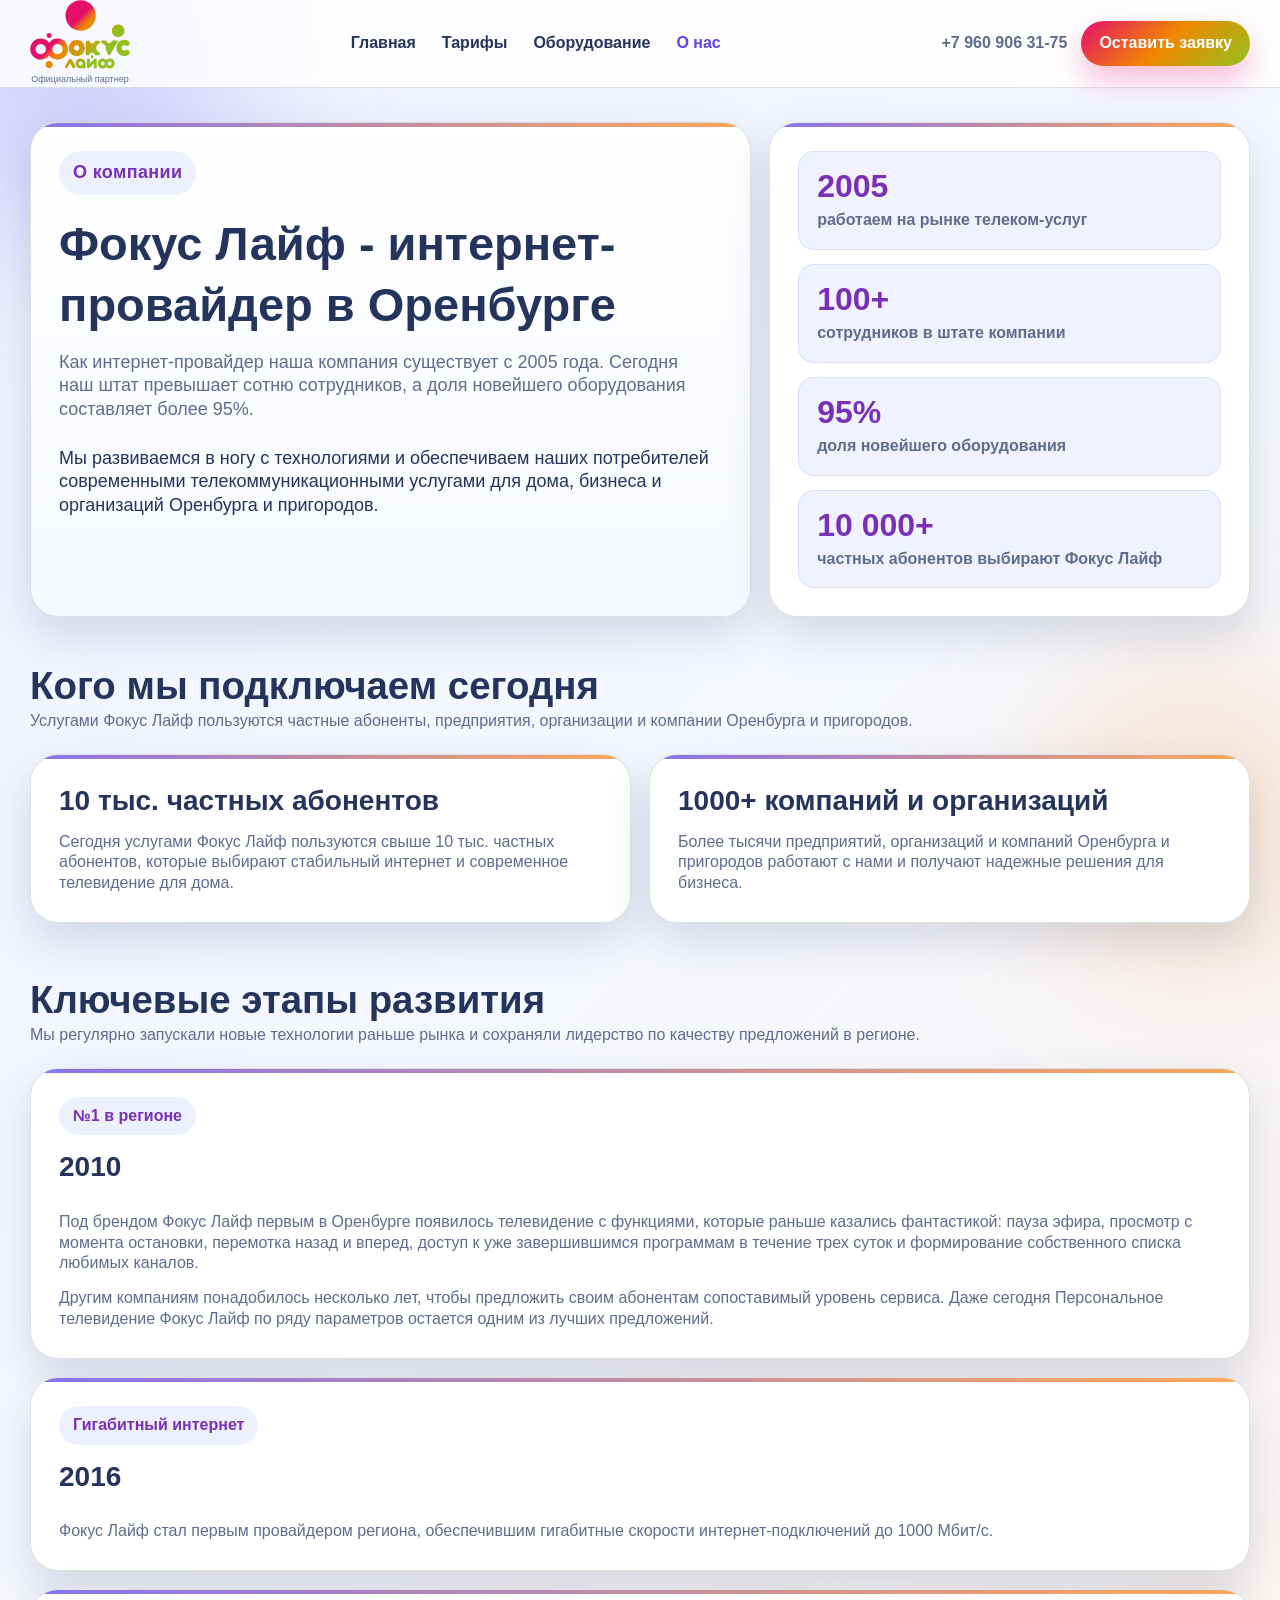
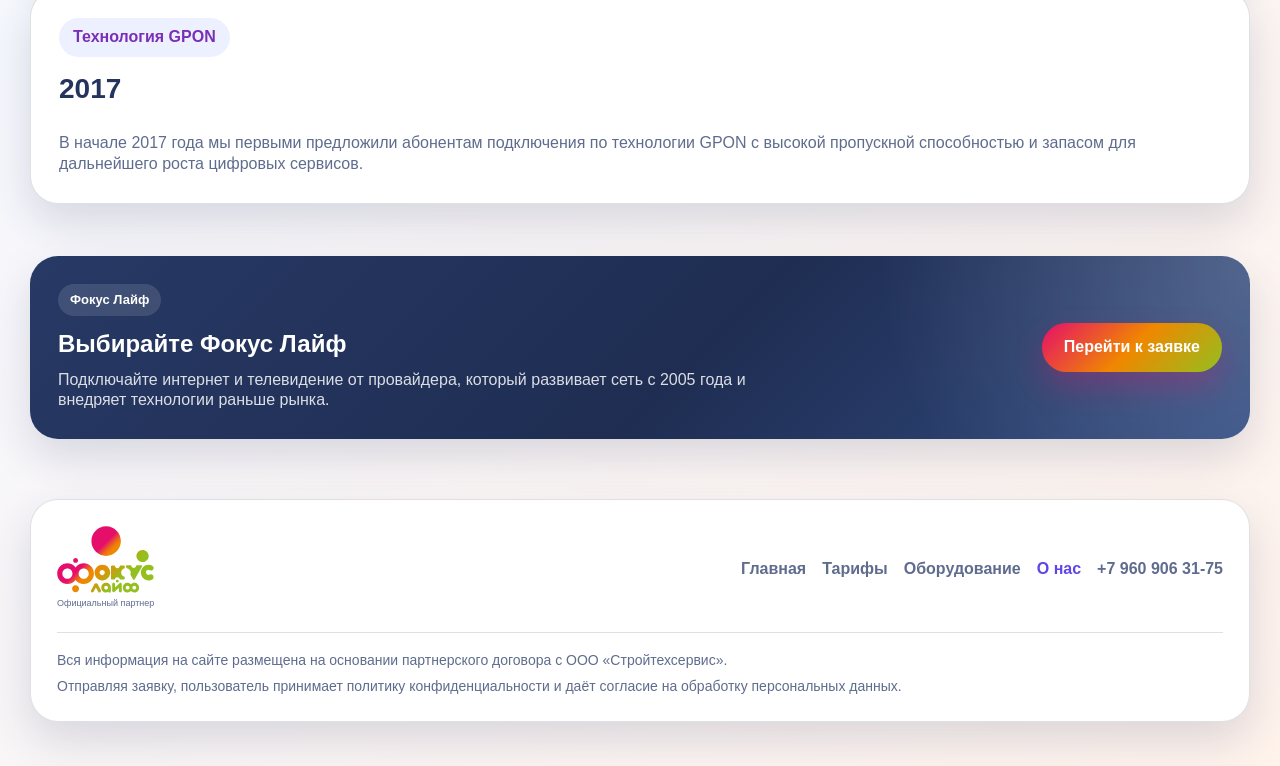
==== about.html @ c7ecab71 "12.03" ====
<!doctype html>
<html lang="ru">
  <head>
    <meta charset="UTF-8" />
    <meta name="viewport" content="width=device-width, initial-scale=1.0" />
    <title>О компании Фокус Лайф | Интернет-провайдер в Оренбурге</title>
    <meta
      name="description"
      content="Фокус Лайф - интернет-провайдер в Оренбурге. Узнайте о компании, развитии сети, подключении интернета и ТВ для дома, бизнеса и частного сектора."
    />
    <link rel="stylesheet" href="style.css" />
    <link rel="icon" href="img/favicon.ico" type="image/x-icon" />
  </head>
  <body>
    <header class="topbar">
      <div class="container">
        <div class="topbar-inner">
          <a class="brand-wrap" href="index.html">
            <img class="logo" src="img/focus-logo.svg" alt="Логотип Фокус Лайф Оренбург" />
            <div class="brand">
              <small>Официальный партнер</small>
            </div>
          </a>

          <nav class="nav" aria-label="Основная навигация">
            <a href="index.html">Главная</a>
            <a href="index.html#tariffs">Тарифы</a>
            <a href="index.html#equipment">Оборудование</a>
            <a href="about.html" aria-current="page">О нас</a>
          </nav>

          <div class="topbar-actions">
            <a class="callout" href="tel:+79609063175">+7 960 906 31-75</a>
            <a class="ghost-button" href="index.html#form-card">Оставить заявку</a>
            <button
              class="menu-toggle"
              id="menuToggle"
              aria-label="Открыть меню"
            >
              <span></span>
            </button>
          </div>
        </div>

        <div class="mobile-panel" id="mobilePanel">
          <div class="mobile-nav">
            <a href="index.html">Главная</a>
            <a href="index.html#tariffs">Тарифы</a>
            <a href="index.html#equipment">Оборудование</a>
            <a href="about.html" aria-current="page">О нас</a>
            <a class="callout" href="tel:+79609063175">+7 960 906 31-75</a>
            <a class="ghost-button" href="index.html#form-card">Оставить заявку</a>
          </div>
        </div>
      </div>
    </header>

    <main>
      <section class="about-hero">
        <div class="container">
          <div class="about-shell">
            <div class="about-intro section-card">
              <div class="eyebrow">О компании</div>
              <h1>Фокус Лайф - интернет-провайдер в Оренбурге</h1>
              <p class="hero-subtitle">
                Как интернет-провайдер наша компания существует с 2005 года.
                Сегодня наш штат превышает сотню сотрудников, а доля новейшего
                оборудования составляет более 95%.
              </p>
              <p class="about-lead">
                Мы развиваемся в ногу с технологиями и обеспечиваем наших
                потребителей современными телекоммуникационными услугами для
                дома, бизнеса и организаций Оренбурга и пригородов.
              </p>
            </div>

            <aside class="about-stats section-card">
              <div class="about-stat">
                <strong>2005</strong>
                <span>работаем на рынке телеком-услуг</span>
              </div>
              <div class="about-stat">
                <strong>100+</strong>
                <span>сотрудников в штате компании</span>
              </div>
              <div class="about-stat">
                <strong>95%</strong>
                <span>доля новейшего оборудования</span>
              </div>
              <div class="about-stat">
                <strong>10 000+</strong>
                <span>частных абонентов выбирают Фокус Лайф</span>
              </div>
            </aside>
          </div>
        </div>
      </section>

      <section class="about-story">
        <div class="container">
          <div class="section-head">
            <div>
              <h2>Кого мы подключаем сегодня</h2>
              <p>
                Услугами Фокус Лайф пользуются частные абоненты, предприятия,
                организации и компании Оренбурга и пригородов.
              </p>
            </div>
          </div>

          <div class="about-grid">
            <article class="about-card section-card">
              <h3>10 тыс. частных абонентов</h3>
              <p>
                Сегодня услугами Фокус Лайф пользуются свыше 10 тыс. частных
                абонентов, которые выбирают стабильный интернет и современное
                телевидение для дома.
              </p>
            </article>

            <article class="about-card section-card">
              <h3>1000+ компаний и организаций</h3>
              <p>
                Более тысячи предприятий, организаций и компаний Оренбурга и
                пригородов работают с нами и получают надежные решения для
                бизнеса.
              </p>
            </article>
          </div>
        </div>
      </section>

      <section class="about-timeline">
        <div class="container">
          <div class="section-head">
            <div>
              <h2>Ключевые этапы развития</h2>
              <p>
                Мы регулярно запускали новые технологии раньше рынка и
                сохраняли лидерство по качеству предложений в регионе.
              </p>
            </div>
          </div>

          <div class="timeline">
            <article class="timeline-item section-card">
              <div class="timeline-year">№1 в регионе</div>
              <h3>2010</h3>
              <p>
                Под брендом Фокус Лайф первым в Оренбурге появилось телевидение
                с функциями, которые раньше казались фантастикой: пауза эфира,
                просмотр с момента остановки, перемотка назад и вперед, доступ
                к уже завершившимся программам в течение трех суток и
                формирование собственного списка любимых каналов.
              </p>
              <p>
                Другим компаниям понадобилось несколько лет, чтобы предложить
                своим абонентам сопоставимый уровень сервиса. Даже сегодня
                Персональное телевидение Фокус Лайф по ряду параметров остается
                одним из лучших предложений.
              </p>
            </article>

            <article class="timeline-item section-card">
              <div class="timeline-year">Гигабитный интернет</div>
              <h3>2016</h3>
              <p>
                Фокус Лайф стал первым провайдером региона, обеспечившим
                гигабитные скорости интернет-подключений до 1000 Мбит/с.
              </p>
            </article>

            <article class="timeline-item section-card">
              <div class="timeline-year">Технология GPON</div>
              <h3>2017</h3>
              <p>
                В начале 2017 года мы первыми предложили абонентам подключения
                по технологии GPON с высокой пропускной способностью и запасом
                для дальнейшего роста цифровых сервисов.
              </p>
            </article>
          </div>
        </div>
      </section>

      <section class="about-cta">
        <div class="container">
          <div class="about-cta-card">
            <div>
              <div class="promo-kicker">Фокус Лайф</div>
              <h2>Выбирайте Фокус Лайф</h2>
              <p>
                Подключайте интернет и телевидение от провайдера, который
                развивает сеть с 2005 года и внедряет технологии раньше рынка.
              </p>
            </div>
            <a class="button" href="index.html#form-card">Перейти к заявке</a>
          </div>
        </div>
      </section>
    </main>

    <footer class="footer">
      <div class="container">
        <div class="footer-card">
          <div class="footer-top">
            <div>
              <div class="brand-wrap">
                <img class="logo__footer" src="img/focus-logo.svg" alt="Логотип Фокус Лайф Оренбург" />
                <div class="brand">
                  <small>Официальный партнер</small>
                </div>
              </div>
            </div>

            <nav class="footer-nav">
              <a href="index.html">Главная</a>
              <a href="index.html#tariffs">Тарифы</a>
              <a href="index.html#equipment">Оборудование</a>
              <a href="about.html" aria-current="page">О нас</a>
              <a class="callout" href="tel:+79609063175">+7 960 906 31-75</a>
            </nav>
          </div>

          <div class="footer-meta">
            <div>
              Вся информация на сайте размещена на основании партнерского
              договора с ООО «Стройтехсервис».
            </div>
            <div>
              Отправляя заявку, пользователь принимает политику
              конфиденциальности и даёт согласие на обработку персональных
              данных.
            </div>
          </div>
        </div>
      </div>
    </footer>

    <script src="script.js"></script>
  </body>
</html>
---- style.css ----
:root {
      --bg: linear-gradient(135deg, #edf2ff 0%, #f5f8ff 40%, #fff3ec 100%);
      --surface: #ffffff;
      --surface-2: #f6f9ff;
      --text: #1d2744;
      --muted: #5f6c8d;
      --border: rgba(29, 39, 68, 0.14);
      --primary: #5e45e8;
      --primary-dark: #7a30b6;
      --accent: #ff8a1e;
      --danger: #ff5b4d;
      --button-gradient: linear-gradient(135deg, #E50F6B 0%, #F08700 50%, #93C01F 100%);
      --text-main: #25345d;
      --input-bg: #f4f7ff;
      --shadow: 0 18px 45px rgba(37, 52, 93, 0.16);
      --radius-xl: 28px;
      --radius-lg: 20px;
      --radius-md: 16px;
      --radius-sm: 12px;
      --container: 1220px;
    }

    * { box-sizing: border-box; }
    html { scroll-behavior: smooth; }
    body {
      margin: 0;
      font-family: Inter, Arial, sans-serif;
      color: var(--text);
      background: var(--bg);
      line-height: 1.3;
      min-height: 100vh;
      overflow-x: hidden;
      position: relative;
    }

    body::before,
    body::after {
      content: "";
      position: fixed;
      border-radius: 50%;
      filter: blur(80px);
      z-index: 0;
      pointer-events: none;
    }

    body::before {
      width: 320px;
      height: 320px;
      background: rgba(94, 69, 232, 0.2);
      top: -80px;
      left: -80px;
    }

    body::after {
      width: 280px;
      height: 280px;
      background: rgba(255, 138, 30, 0.2);
      bottom: -60px;
      right: -50px;
    }

    a { color: inherit; text-decoration: none; }
    button, input { font: inherit; }
    img { display: block; max-width: 100%; }

    .container {
      width: min(calc(100% - 32px), var(--container));
      margin: 0 auto;
      position: relative;
      z-index: 1;
    }

    .topbar {
      position: sticky;
      top: 0;
      z-index: 30;
      backdrop-filter: blur(16px);
      background: rgba(255, 255, 255, 0.82);
      border-bottom: 1px solid var(--border);
    }

    .topbar-inner {
      display: flex;
      align-items: center;
      justify-content: space-between;
      gap: 24px;
      min-height: 82px;
    }

    .brand-wrap {
      display: flex;
      flex-direction: column;
      align-items: center;
      gap: 5px;
      width: 100%;
      max-width: 100px;
    }


    .brand-badge {
      width: 46px;
      height: 46px;
      border-radius: 14px;
      background: linear-gradient(135deg, var(--primary), var(--accent));
      color: var(--text);
      display: grid;
      place-items: center;
      font-weight: 800;
      letter-spacing: 0.04em;
      box-shadow: 0 12px 26px rgba(0, 0, 0, 0.22);
      flex: 0 0 auto;
    }

    .brand small {
      display: block;
      color: var(--muted);
      font-size: 9px;
      margin-bottom: 2px;
    }

    .brand strong {
      display: block;
      font-size: 18px;
      line-height: 1.2;
    }

    .nav {
      display: flex;
      align-items: center;
      gap: 26px;
    }

    .nav a {
      color: var(--text-main);
      font-weight: 600;
      transition: .2s ease;
    }

    .nav a:hover { color: var(--primary); }

    .topbar-actions {
      display: flex;
      align-items: center;
      gap: 14px;
    }

    .city-pill,
    .ghost-button,
    .button,
    .chip {
      border-radius: 30px;
      display: inline-flex;
      align-items: center;
      justify-content: center;
      gap: 8px;
      border: 0;
      cursor: pointer;
      transition: .2s ease;
      white-space: nowrap;
      background: transparent;
    }

    .city-pill {
      background: #ffffff;
      border: 1px solid var(--border);
      padding: 10px 16px;
      color: var(--text-main);
      font-weight: 600;
    }

    .ghost-button {
      color: #ffffff;
      background: var(--button-gradient);
      border: 0;
      padding: 12px 18px;
      font-weight: 700;
      box-shadow: 0 14px 30px rgba(229, 15, 107, 0.28);
    }

    .button {
      background: var(--button-gradient);
      color: #ffffff;
      padding: 14px 22px;
      font-weight: 800;
      box-shadow: 0 14px 30px rgba(229, 15, 107, 0.28);
    }

    .ghost-button.js-open-modal {
      background: var(--button-gradient);
      color: #ffffff;
      border: 0;
      box-shadow: 0 14px 30px rgba(229, 15, 107, 0.28);
    }

    .button:hover { transform: translateY(-1px); }
    .ghost-button:hover,
    .chip:hover,
    .city-pill:hover { transform: translateY(-1px); }

    .menu-toggle {
      display: none;
      width: 48px;
      height: 48px;
      border-radius: 14px;
      border: 0;
      background: var(--button-gradient);
      padding: 0;
      cursor: pointer;
      box-shadow: 0 14px 30px rgba(229, 15, 107, 0.28);
    }

    .menu-toggle span,
    .menu-toggle::before,
    .menu-toggle::after {
      display: block;
      width: 20px;
      height: 2px;
      background: #ffffff;
      margin: 0 auto;
      transition: .2s ease;
      content: "";
    }

    .menu-toggle span { margin: 7px auto; }

    .hero {
      padding: 34px 0 24px;
    }

    .hero-grid {
      display: grid;
      grid-template-columns: 1.15fr .85fr;
      gap: 24px;
      align-items: stretch;
    }

    .hero-card,
    .form-card,
    .promo-card,
    .section-card,
    .equipment-card,
    .adv-card,
    .footer-card {
      background: var(--surface);
      border: 1px solid var(--border);
      box-shadow: var(--shadow);
      border-radius: var(--radius-xl);
    }

    .section-card {
      position: relative;
      overflow: hidden;
    }

    .section-card::before {
      content: "";
      position: absolute;
      left: 0;
      top: 0;
      width: 100%;
      height: 4px;
      background: linear-gradient(90deg, var(--primary), var(--accent));
      opacity: 0.75;
    }

    .hero-card {
      display: flex;
      flex-direction: column;
      justify-content: space-between;
      padding: 30px;
      overflow: hidden;
      position: relative;
      background:
        linear-gradient(180deg, var(--surface) 0%, var(--surface-2) 100%);
    }

    .hero-card::before {
      content: "";
      position: absolute;
      inset: 0;
      background:
        linear-gradient(115deg, rgba(94, 69, 232, 0.08), transparent 40%),
        repeating-linear-gradient(
          -45deg,
          rgba(94, 69, 232, 0.04) 0,
          rgba(94, 69, 232, 0.04) 2px,
          transparent 2px,
          transparent 14px
        );
      pointer-events: none;
    }

    .hero-card::after {
      content: "";
      position: absolute;
      right: -60px;
      bottom: -60px;
      width: 260px;
      height: 260px;
      border-radius: 50%;
      background: radial-gradient(circle, rgba(94, 69, 232, 0.14), transparent 65%);
      pointer-events: none;
    }

    .eyebrow {
      display: inline-flex;
      align-items: center;
      gap: 8px;
      padding: 10px 14px;
      border-radius: 999px;
      background: #edf1ff;
      color: var(--primary-dark);
      font-weight: 800;
      font-size: 18px;
      letter-spacing: .02em;
      margin-bottom: 18px;
    }

    h1, h2, h3, h4, p { margin: 0; }
    h1, h2, h3, h4 { color: var(--text-main); }
    h1 {
      font-size: clamp(34px, 5vw, 47px);
      line-height: 1.3;
      margin-bottom: 16px;
    }

    .promotions-page .hero-card h1 {
      margin-bottom: 0;
    }

    .promotions-banner-section {
      padding-top: 0;
    }

    .promotions-banner {
      display: grid;
      grid-template-columns: minmax(280px, 420px) 1fr;
      gap: 28px;
      align-items: center;
      padding: 28px;
      background:
        radial-gradient(circle at top right, rgba(94, 69, 232, 0.1), transparent 32%),
        linear-gradient(135deg, #ffffff 0%, #f7f3ff 46%, #fff7ee 100%);
    }

    .promotions-banner__media {
      display: flex;
      align-items: center;
      justify-content: center;
      min-height: 260px;
      border-radius: 24px;
      overflow: hidden;
      background: rgba(255, 255, 255, 0.72);
      border: 1px solid rgba(94, 69, 232, 0.12);
    }

    .promotions-banner__media img {
      width: 100%;
      height: 100%;
      object-fit: cover;
    }

    .promotions-banner__content {
      display: grid;
      gap: 14px;
    }

    .promotions-banner__eyebrow {
      font-size: 20px;
      font-weight: 800;
      letter-spacing: 0.08em;
      color: var(--primary-dark);
    }

    .promotions-banner__title {
      font-size: clamp(30px, 4vw, 52px);
      line-height: 1.05;
    }

    .promotions-banner__text {
      font-size: clamp(24px, 3vw, 36px);
      line-height: 1.2;
      font-weight: 800;
      color: var(--text-main);
    }

    .promotions-banner__amount {
      display: inline-block;
      padding: 6px 14px;
      margin: 0 6px;
      border-radius: 999px;
      background: var(--button-gradient);
      color: #ffffff;
      box-shadow: 0 12px 24px rgba(229, 15, 107, 0.22);
    }

    .hero-subtitle {
      max-width: 640px;
      font-size: 18px;
      color: var(--muted);
      margin-bottom: 26px;
    }

    .hero-points {
      display: flex;
      flex-wrap: wrap;
      gap: 12px;
    }

    .chip {
      background: #ffffff;
      border: 1px solid rgba(94, 69, 232, 0.2);
      padding: 10px 14px;
      color: var(--primary-dark);
      font-weight: 700;
    }

    .hero-media {
      margin-top: 24px;
      display: flex;
      align-items: end;
      justify-content: flex-end;
      gap: 14px;
      min-height: 170px;
      position: relative;
      z-index: 1;
    }

    .hero-media-card {
      border-radius: 22px;
      background: linear-gradient(155deg, #ffffff 0%, #f2f6ff 100%);
      border: 1px solid var(--border);
      box-shadow: 0 18px 34px rgba(37, 52, 93, 0.2);
      overflow: hidden;
      transform-style: preserve-3d;
    }

    .hero-media-card-main {
      width: min(280px, 56%);
      transform: perspective(850px) rotateY(-8deg) rotateX(4deg);
    }

    .hero-media-card-secondary {
      width: min(165px, 34%);
      transform: perspective(850px) rotateY(10deg) rotateX(2deg) translateY(18px);
    }

    .hero-media-card img {
      width: 100%;
      height: 100%;
      object-fit: cover;
      aspect-ratio: 4 / 3;
    }

    .hero-actions {
      display: flex;
      gap: 14px;
      flex-wrap: wrap;
    }

    .stats {
      display: grid;
      grid-template-columns: repeat(3, minmax(0, 1fr));
      gap: 14px;
      margin-top: 34px;
    }

    .stat {
      background: rgba(255,255,255,0.08);
      border: 1px solid var(--border);
      border-radius: var(--radius-md);
      padding: 16px;
    }

    .stat strong {
      display: block;
      font-size: 24px;
      margin-bottom: 4px;
    }

    .stat span {
      color: var(--muted);
      font-size: 14px;
    }

    .form-card {
      padding: 30px;
      display: flex;
      flex-direction: column;
      gap: 18px;
      justify-content: space-between;
    }

    .form-card-header {
      display: grid;
      gap: 10px;
    }

    .form-card-header h2 { font-size: 28px; }
    .form-card-header p { color: var(--muted); }

    .input,
    .textarea {
      width: 100%;
      border: 1px solid var(--border);
      border-radius: 16px;
      padding: 10px 18px;
      outline: none;
      background: var(--input-bg);
      color: #6b3a2b;
      transition: .2s ease;
    }

    .input::placeholder,
    .textarea::placeholder {
      color: #875c4f;
    }

    .input:focus,
    .textarea:focus {
      border-color: rgba(213, 220, 24, 0.45);
      box-shadow: 0 0 0 4px rgba(213,220,24,.14);
    }

    .form-stack {
      display: grid;
      gap: 15px;
    }

    .fineprint {
      font-size: 13px;
      color: var(--muted);
    }

    .promo {
      padding: 18px 0 8px;
    }

    .nav a[aria-current="page"],
    .mobile-nav a[aria-current="page"],
    .footer-nav a[aria-current="page"] {
      color: var(--primary);
    }

    .promo-card {
      padding: 26px;
      display: grid;
      grid-template-columns: 1fr auto;
      gap: 20px;
      align-items: center;
      background:
        radial-gradient(circle at 0% 0%, rgba(255, 255, 255, 0.16), transparent 40%),
        linear-gradient(135deg, #273965 0%, #1f2d52 55%, #314c82 100%);
      color: #ffffff;
      overflow: hidden;
      position: relative;
    }

    .promo-card::before,
    .promo-card::after {
      content: "";
      position: absolute;
      border-radius: 50%;
      background: rgba(255,255,255,.16);
    }

    .promo-card::before {
      width: 220px;
      height: 220px;
      right: -60px;
      top: -80px;
    }

    .promo-card::after {
      width: 160px;
      height: 160px;
      left: 48%;
      bottom: -90px;
    }

    .promo-copy {
      position: relative;
      z-index: 1;
    }

    .promo-kicker {
      display: inline-block;
      padding: 8px 12px;
      border-radius: 999px;
      background: rgba(255,255,255,.12);
      font-size: 13px;
      font-weight: 800;
      margin-bottom: 12px;
    }

    .promo h2 {
      font-size: clamp(24px, 3vw, 38px);
      margin-bottom: 8px;
      color: #ffffff;
    }

    .promo p { color: rgba(255, 255, 255, 0.82); }

    .promo-price {
      position: relative;
      z-index: 1;
      text-align: right;
    }

    .promo-price strong {
      display: block;
      font-size: clamp(34px, 4vw, 56px);
      line-height: 1;
    }

    .promo-price span {
      display: block;
      color: rgba(255, 255, 255, 0.84);
      margin-top: 8px;
    }

    .about-hero {
      padding: 34px 0 18px;
    }

    .about-shell {
      display: grid;
      grid-template-columns: 1.2fr 0.8fr;
      gap: 18px;
      align-items: stretch;
    }

    .about-intro,
    .about-stats,
    .about-card,
    .timeline-item {
      padding: 28px;
    }

    .about-intro {
      background:
        linear-gradient(180deg, var(--surface) 0%, var(--surface-2) 100%);
    }

    .about-lead {
      font-size: 18px;
      color: var(--text-main);
      max-width: 760px;
    }

    .about-stats {
      display: grid;
      gap: 14px;
      align-content: start;
    }

    .about-stat {
      padding: 18px;
      border-radius: var(--radius-md);
      background: rgba(237, 241, 255, 0.8);
      border: 1px solid rgba(94, 69, 232, 0.12);
    }

    .about-stat strong {
      display: block;
      font-size: 32px;
      line-height: 1;
      margin-bottom: 8px;
      color: var(--primary-dark);
    }

    .about-stat span {
      color: var(--muted);
      font-weight: 600;
    }

    .about-grid {
      display: grid;
      grid-template-columns: repeat(2, minmax(0, 1fr));
      gap: 18px;
    }

    .about-card h3,
    .timeline-item h3 {
      font-size: 28px;
      margin-bottom: 12px;
    }

    .about-card p,
    .timeline-item p {
      color: var(--muted);
    }

    .timeline {
      display: grid;
      gap: 18px;
    }

    .timeline-item {
      display: grid;
      gap: 14px;
    }

    .timeline-year {
      display: inline-flex;
      width: fit-content;
      padding: 9px 14px;
      border-radius: 999px;
      background: #edf1ff;
      color: var(--primary-dark);
      font-weight: 800;
    }

    .about-cta-card {
      padding: 28px;
      border-radius: var(--radius-xl);
      background:
        radial-gradient(circle at top right, rgba(255, 255, 255, 0.18), transparent 30%),
        linear-gradient(135deg, #273965 0%, #1f2d52 55%, #314c82 100%);
      color: #ffffff;
      box-shadow: var(--shadow);
      display: flex;
      align-items: center;
      justify-content: space-between;
      gap: 20px;
    }

    .about-cta-card h2 {
      color: #ffffff;
      margin-bottom: 10px;
    }

    .about-cta-card p {
      color: rgba(255, 255, 255, 0.84);
      max-width: 760px;
    }

    section {
      padding: 26px 0;
    }

    .section-head {
      display: flex;
      align-items: end;
      justify-content: space-between;
      gap: 16px;
      margin-bottom: 22px;
    }

    .section-head p { color: var(--muted);}
    .section-head h2 { font-size: clamp(28px, 3vw, 42px); }

    .tabs {
      display: flex;
      flex-wrap: wrap;
      gap: 10px;
      margin-bottom: 18px;
    }

    .tab {
      display: inline-flex;
      align-items: center;
      justify-content: center;
      padding: 12px 18px;
      border-radius: 999px;
      border: 1px solid var(--border);
      background: var(--surface);
      color: var(--muted);
      font-weight: 800;
    }

    .tab.active {
      color: #ffffff;
      border-color: var(--primary);
      background: linear-gradient(135deg, var(--primary), var(--primary-dark));
      box-shadow: 0 12px 24px rgba(0,0,0,.2);
    }

    .panel {
      display: block;
      scroll-margin-top: 110px;
    }

    .panel + .panel {
      margin-top: 28px;
    }

    .panel-title {
      margin: 26px 0 14px;
      font-size: clamp(24px, 2.4vw, 34px);
    }

    .cards {
      display: grid;
      grid-template-columns: repeat(3, minmax(0, 1fr));
      gap: 18px;
    }

    .tariff-card,
    .equipment-card,
    .adv-card {
      padding: 22px;
    }

    .tariff-card {
      position: relative;
      overflow: hidden;
      display: flex;
      flex-direction: column;
      height: 100%;
      background:
        linear-gradient(145deg, #ffffff 0%, #f8fbff 100%);
    }

    .tariff-card::after {
      content: "";
      position: absolute;
      inset: auto -40px -60px auto;
      width: 180px;
      height: 180px;
      border-radius: 50%;
      background: radial-gradient(circle, rgba(94, 69, 232, 0.12), transparent 70%);
      pointer-events: none;
    }

    .tariff-top {
      display: flex;
      align-items: start;
      justify-content: space-between;
      gap: 12px;
    }

    .badge {
      padding: 7px 10px;
      border-radius: 999px;
      font-size: 12px;
      font-weight: 800;
      background: #edf1ff;
      color: var(--primary);
      white-space: nowrap;
    }

    .tariff-title {
      font-size: 24px;
      line-height: 1.15;
      margin-bottom: 6px;
    }

    .tariff-desc {
      color: var(--muted);
      min-height: 46px;
    }

    .features {
      display: grid;
      gap: 10px;
      margin: 18px 0 20px;
      color: var(--text-main);
    }

    .feature {
      display: flex;
      align-items: flex-start;
      gap: 10px;
      color: var(--muted);
      font-size: 15px;
    }

    .feature::before {
      content: "✓";
      color: var(--accent);
      font-weight: 900;
      line-height: 1.2;
    }

    .price-wrap {
      display: flex;
      align-items: end;
      gap: 10px;
      margin-bottom: 18px;
    }

    .old-price {
      color: #8591ad;
      text-decoration: line-through;
      font-weight: 700;
    }

    .price {
      font-size: 34px;
      line-height: 1;
      font-weight: 900;
    }

    .price small {
      font-size: 14px;
      font-weight: 700;
      color: var(--muted);
      margin-left: 6px;
    }

    .card-actions {
      display: flex;
      gap: 10px;
      flex-wrap: wrap;
      margin-top: auto;
    }

    .card-actions .ghost-button,
    .card-actions .button {
      flex: 1 1 50px;
      padding-block: 13px;
    }

    .grid-2 {
      display: grid;
      grid-template-columns: repeat(2, minmax(0, 1fr));
      gap: 18px;
    }

    .coverage-card {
      padding: 28px;
      background:
        radial-gradient(circle at top right, rgba(94, 69, 232, 0.08), transparent 28%),
        linear-gradient(180deg, #ffffff 0%, #f7faff 100%);
    }

    .coverage-head {
      margin-bottom: 18px;
    }

    .coverage-body {
      display: grid;
      gap: 24px;
    }

    .coverage-intro {
      display: grid;
      gap: 8px;
    }

    .coverage-intro h3 {
      font-size: 24px;
      color: var(--text-main);
    }

    .coverage-intro p {
      color: var(--muted);
      max-width: 760px;
    }

    .coverage-list {
      display: flex;
      flex-wrap: wrap;
      gap: 12px;
    }

    .coverage-item {
      display: inline-flex;
      align-items: center;
      padding: 10px 14px;
      border-radius: 999px;
      background: #ffffff;
      border: 1px solid rgba(94, 69, 232, 0.16);
      color: var(--text-main);
      font-weight: 700;
      box-shadow: 0 10px 24px rgba(37, 52, 93, 0.08);
    }

    .equipment-card {
      display: grid;
      grid-template-columns: 160px 1fr;
      gap: 20px;
      align-items: center;
      min-height: 100%;
    }

    .equipment-visual {
      height: 160px;
      border-radius: 20px;
      border: 1px solid var(--border);
      position: relative;
      overflow: hidden;
    }
    .router {
      display: flex;
      align-items: center;
      justify-content: center;
      background-color: #ffffff;
    }
    .router-img {
      width: 100%;
      height: 100%;
      object-fit: contain;
      object-position: center;
      padding: 8px;
    }
    .tvbox{
      display: flex;
      background-color: #ffffff;
    }
    .tvbox-img{
      width: 100%;
      height: 100%;
      object-fit: contain;
      object-position: center;
    }
    
  
    .equipment-copy h3,
    .adv-card h3 { font-size: 24px; margin-bottom: 10px; }
    .equipment-copy p,
    .adv-card p { color: var(--muted); }

    .equipment-list,
    .adv-list {
      display: grid;
      gap: 10px;
      margin-top: 14px;
      color: var(--muted);
    }

    .adv-grid {
      display: grid;
      grid-template-columns: repeat(3, minmax(0, 1fr));
      gap: 18px;
    }

    .faq-grid {
      display: grid;
      gap: 18px;
    }

    .faq-item {
      padding: 22px;
    }

    .faq-item summary {
      position: relative;
      list-style: none;
      padding-right: 36px;
      font-size: 22px;
      font-weight: 800;
      cursor: pointer;
    }

    .faq-item summary::-webkit-details-marker {
      display: none;
    }

    .faq-item summary::after {
      content: "+";
      position: absolute;
      top: 50%;
      right: 0;
      transform: translateY(-50%);
      width: 28px;
      height: 28px;
      border-radius: 50%;
      display: grid;
      place-items: center;
      background: #edf1ff;
      color: var(--accent);
      font-size: 20px;
      line-height: 1;
      transition: transform .2s ease;
    }

    .faq-item[open] summary::after {
      content: "−";
    }

    .faq-item p {
      margin-top: 14px;
      color: var(--text-main);
    }

    .footer {
      padding: 34px 0 44px;
    }

    .footer-card {
      padding: 26px;
      display: grid;
      gap: 20px;
    }

    .footer-top {
      display: flex;
      justify-content: space-between;
      gap: 18px;
      flex-wrap: wrap;
      align-items: center;
    }

    .footer-nav {
      display: flex;
      flex-wrap: wrap;
      gap: 16px;
      color: var(--muted);
      font-weight: 700;
    }

    .footer-meta {
      display: grid;
      gap: 8px;
      color: var(--muted);
      font-size: 14px;
      border-top: 1px solid var(--border);
      padding-top: 18px;
    }
    .logo__footer {
      max-width: 150px;
    }

    .callout {
      display: inline-flex;
      align-items: center;
      gap: 8px;
      color: var(--muted);
      font-weight: 700;
    }

    .modal {
      position: fixed;
      inset: 0;
      background: rgba(31, 45, 82, 0.42);
      backdrop-filter: blur(6px);
      display: none;
      align-items: center;
      justify-content: center;
      padding: 16px;
      z-index: 60;
    }

    .modal.open { display: flex; }

    .modal-card {
      width: min(100%, 540px);
      background: var(--surface);
      border-radius: 28px;
      padding: 28px;
      position: relative;
      box-shadow: 0 30px 70px rgba(31,45,82,.24);
    }

    .close {
      position: absolute;
      top: 16px;
      right: 16px;
      width: 42px;
      height: 42px;
      border-radius: 999px;
      border: 0;
      background: var(--button-gradient);
      color: #ffffff;
      font-size: 20px;
      cursor: pointer;
    }

    .success {
      text-align: center;
      display: grid;
      gap: 14px;
      padding: 20px 8px 8px;
    }

    .success-mark {
      width: 76px;
      height: 76px;
      margin: 0 auto;
      border-radius: 50%;
      display: grid;
      place-items: center;
      background: rgba(94, 69, 232, .14);
      color: var(--accent);
      font-size: 38px;
      font-weight: 900;
    }

    .mobile-form-anchor {
      display: none;
      position: fixed;
      right: 18px;
      bottom: 18px;
      width: 40px;
      height: 40px;
      border-radius: 50%;
      align-items: center;
      justify-content: center;
      background: var(--button-gradient);
      color: #ffffff;
      box-shadow: 0 18px 34px rgba(31, 45, 82, 0.36);
      border: 1px solid rgba(255, 255, 255, 0.4);
      z-index: 40;
    }

    .mobile-form-anchor span {
      font-size: 28px;
      font-weight: 900;
      line-height: 1;
    }

    .mobile-form-anchor.is-visible {
      display: inline-flex;
    }

    .fineprint a,
    .footer-meta a {
      color: var(--primary);
      font-weight: 700;
      text-decoration: underline;
      text-underline-offset: 3px;
    }

    .privacy-page {
      display: flex;
      align-items: center;
      justify-content: center;
      padding: 40px 0;
    }

    .privacy-main {
      width: 100%;
    }

    .privacy-section {
      padding: 32px 0;
    }

    .privacy-card {
      width: min(100%, 820px);
      margin: 0 auto;
      background: rgba(255, 255, 255, 0.92);
      border: 1px solid var(--border);
      border-radius: 32px;
      box-shadow: var(--shadow);
      padding: 40px;
      position: relative;
      z-index: 1;
    }

    .privacy-card h1 {
      margin: 10px 0 20px;
      font-size: clamp(32px, 5vw, 46px);
      line-height: 1.05;
    }

    .privacy-copy {
      display: grid;
      gap: 14px;
      color: var(--text-main);
      font-size: 18px;
      line-height: 1.6;
    }

    .privacy-copy p {
      margin: 0;
    }

    .privacy-back {
      margin-top: 28px;
      width: fit-content;
    }

    @media (max-width: 1080px) {
      .hero-grid,
      .about-shell,
      .promo-card,
      .cards,
      .adv-grid,
      .faq-grid,
      .grid-2,
      .promotions-banner { grid-template-columns: 1fr; }
      .about-grid { grid-template-columns: 1fr; }
      .promo-price { text-align: left; }
      .equipment-card { grid-template-columns: 1fr; }
      .about-cta-card {
        flex-direction: column;
        align-items: flex-start;
      }
    }

    @media (max-width: 900px) {
      .nav,
      .topbar-actions .city-pill { display: none; }
      .menu-toggle { display: inline-grid; place-items: center; align-content: center; }
      .topbar-inner { min-height: 74px; }
      .topbar-actions {
        margin-left: auto;
        gap: 10px;
      }
      .topbar-actions .callout,
      .topbar-actions .ghost-button {
        display: inline-flex;
      }
      .topbar-actions .callout { font-size: 14px; }
      .topbar-actions .ghost-button {
        padding: 10px 14px;
        font-size: 14px;
      }
      .mobile-panel {
        display: none;
        padding: 0 0 18px;
      }
      .mobile-panel.open { display: grid; gap: 12px; }
      .mobile-nav {
        display: grid;
        gap: 8px;
        padding-top: 8px;
      }
      .mobile-nav a,
      .mobile-nav button,
      .mobile-nav .callout {
        padding: 14px 16px;
        border-radius: 16px;
        background: #ffffff;
        border: 1px solid var(--border);
        font-weight: 700;
        color: var(--text-main);
        justify-content: flex-start;
      }
      .mobile-nav .callout,
      .mobile-nav .ghost-button { display: none; }
      .hero-card,
      .form-card,
      .promo-card,
      .promotions-banner,
      .coverage-card,
      .footer-card,
      .tariff-card,
      .equipment-card,
      .adv-card,
      .faq-item { border-radius: 22px; }
    }

    @media (min-width: 901px) {
      .mobile-panel { display: none !important; }
    }

    @media (max-width: 640px) {
      .container { width: min(calc(100% - 20px), var(--container)); }
      .privacy-page {
        padding: 20px 0;
      }
      .privacy-card { padding: 24px 20px; border-radius: 24px; }
      .privacy-copy { font-size: 16px; }
      .hero { padding-top: 18px; }
      .topbar-inner {
        gap: 12px;
        
        align-items: center;
      }
      
      .topbar-actions {
        flex: 1 1 100%;
        display: grid;
        grid-template-columns: minmax(0, 1fr) auto;
        grid-template-areas:
          "button menu"
          "callout menu";
        align-items: start;
        column-gap: 10px;
        row-gap: 8px;
      }
      .topbar-actions .ghost-button {
        grid-area: button;
        width: auto;
        justify-self: center;
      }
      .topbar-actions .callout {
        grid-area: callout;
        align-self: start;
        justify-self: center;
      }
      .topbar-actions .menu-toggle {
        grid-area: menu;
      }
      .hero-card,
      .form-card,
      .promo-card,
      .promotions-banner,
      .coverage-card,
      .footer-card,
      .tariff-card,
      .equipment-card,
      .adv-card,
      .faq-item,
      .modal-card { padding: 20px; }
      .promotions-banner__media {
        min-height: 200px;
      }
      .promotions-banner__amount {
        margin: 8px 0;
      }
      .hero-media {
        justify-content: center;
        min-height: 130px;
      }
      .hero-media-card-main {
        width: min(230px, 64%);
      }
      .hero-media-card-secondary {
        width: min(140px, 38%);
      }
      .stats { grid-template-columns: 1fr; }
      .section-head { align-items: start; }
      .hero-actions,
      .card-actions { flex-direction: column; }
      .button,
      .ghost-button { width: 100%; }
      .price { font-size: 30px; }
      .brand strong { font-size: 16px; }
      .router-img { padding: 12px; }
      .faq-item summary {
        font-size: 19px;
        padding-right: 32px;
      }
    }
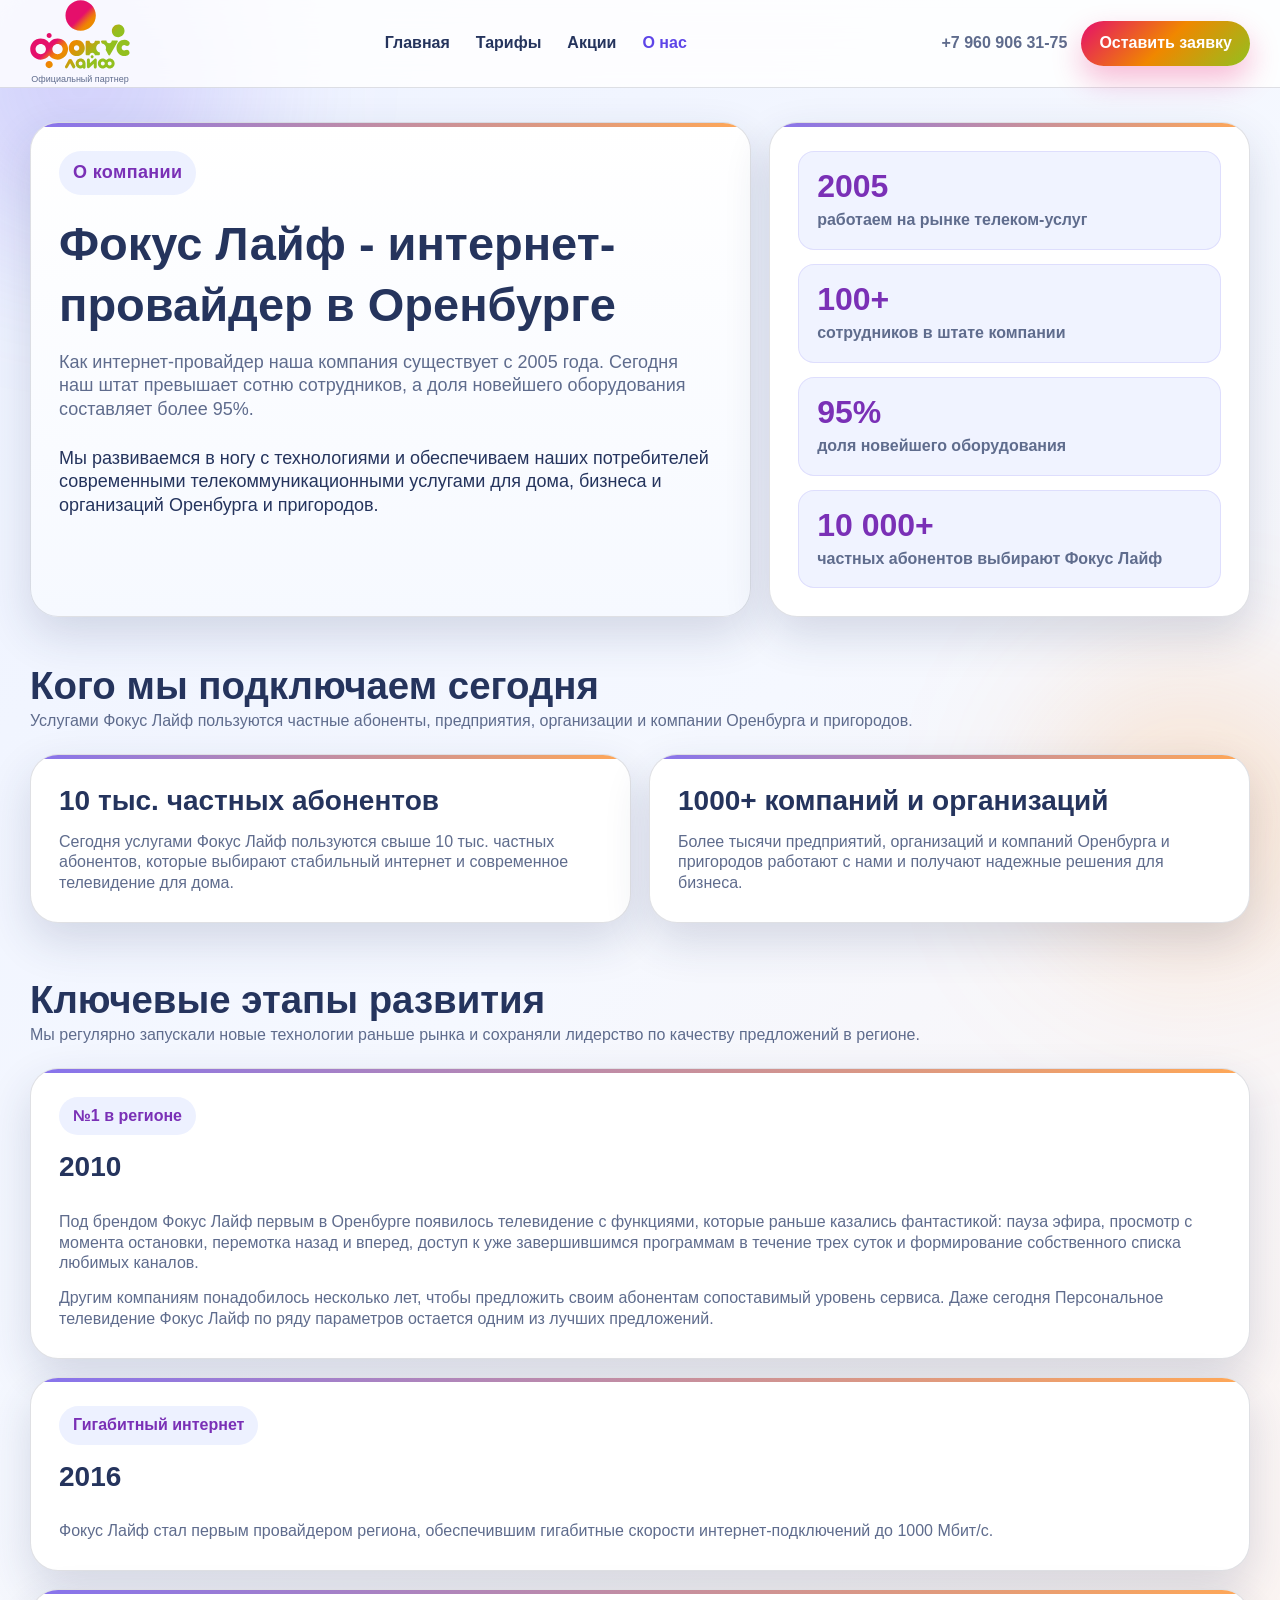
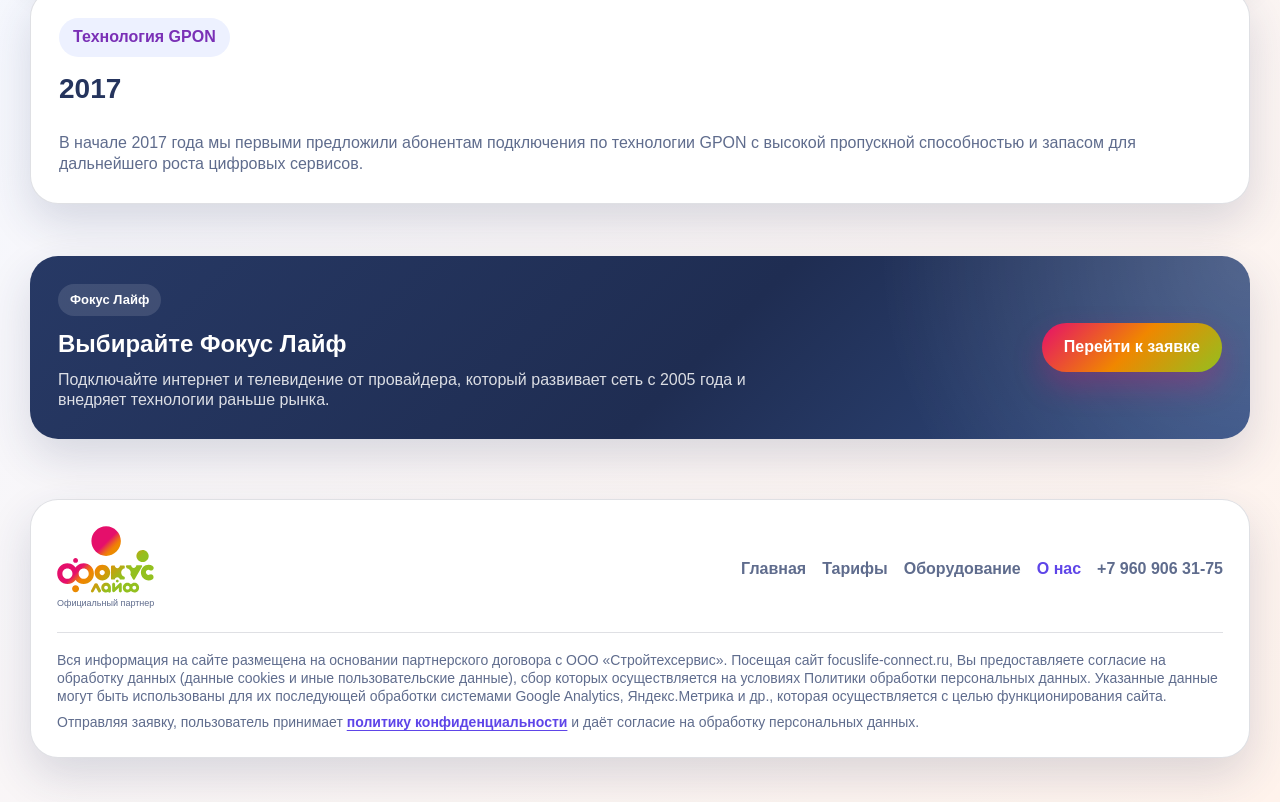
==== commit bd77c106: "footer" ====
--- a/about.html
+++ b/about.html
@@ -25,7 +25,7 @@
           <nav class="nav" aria-label="Основная навигация">
             <a href="index.html">Главная</a>
             <a href="index.html#tariffs">Тарифы</a>
-            <a href="index.html#equipment">Оборудование</a>
+            <a href="promotions.html">Акции</a>
             <a href="about.html" aria-current="page">О нас</a>
           </nav>
 
@@ -226,11 +226,12 @@
             <div>
               Вся информация на сайте размещена на основании партнерского
               договора с ООО «Стройтехсервис».
-            </div>
-            <div>
-              Отправляя заявку, пользователь принимает политику
-              конфиденциальности и даёт согласие на обработку персональных
-              данных.
+              Посещая сайт focuslife-connect.ru, Вы предоставляете согласие на обработку данных (данные cookies и иные пользовательские данные), сбор которых осуществляется на условиях Политики обработки персональных данных. Указанные данные могут быть использованы для их последующей обработки системами Google Analytics, Яндекс.Метрика и др., которая осуществляется с целью функционирования сайта.
+            </div>
+            <div>
+              Отправляя заявку, пользователь принимает
+              <a href="privacy.html">политику конфиденциальности</a>
+              и даёт согласие на обработку персональных данных.
             </div>
           </div>
         </div>
@@ -240,3 +241,4 @@
     <script src="script.js"></script>
   </body>
 </html>
+
--- a/style.css
+++ b/style.css
@@ -1215,14 +1215,12 @@
     }
 
     .privacy-page {
-      display: flex;
-      align-items: center;
-      justify-content: center;
-      padding: 40px 0;
+      min-height: 100vh;
     }
 
     .privacy-main {
       width: 100%;
+      padding: 40px 0;
     }
 
     .privacy-section {
@@ -1230,7 +1228,7 @@
     }
 
     .privacy-card {
-      width: min(100%, 820px);
+      width: min(100%);
       margin: 0 auto;
       background: rgba(255, 255, 255, 0.92);
       border: 1px solid var(--border);
